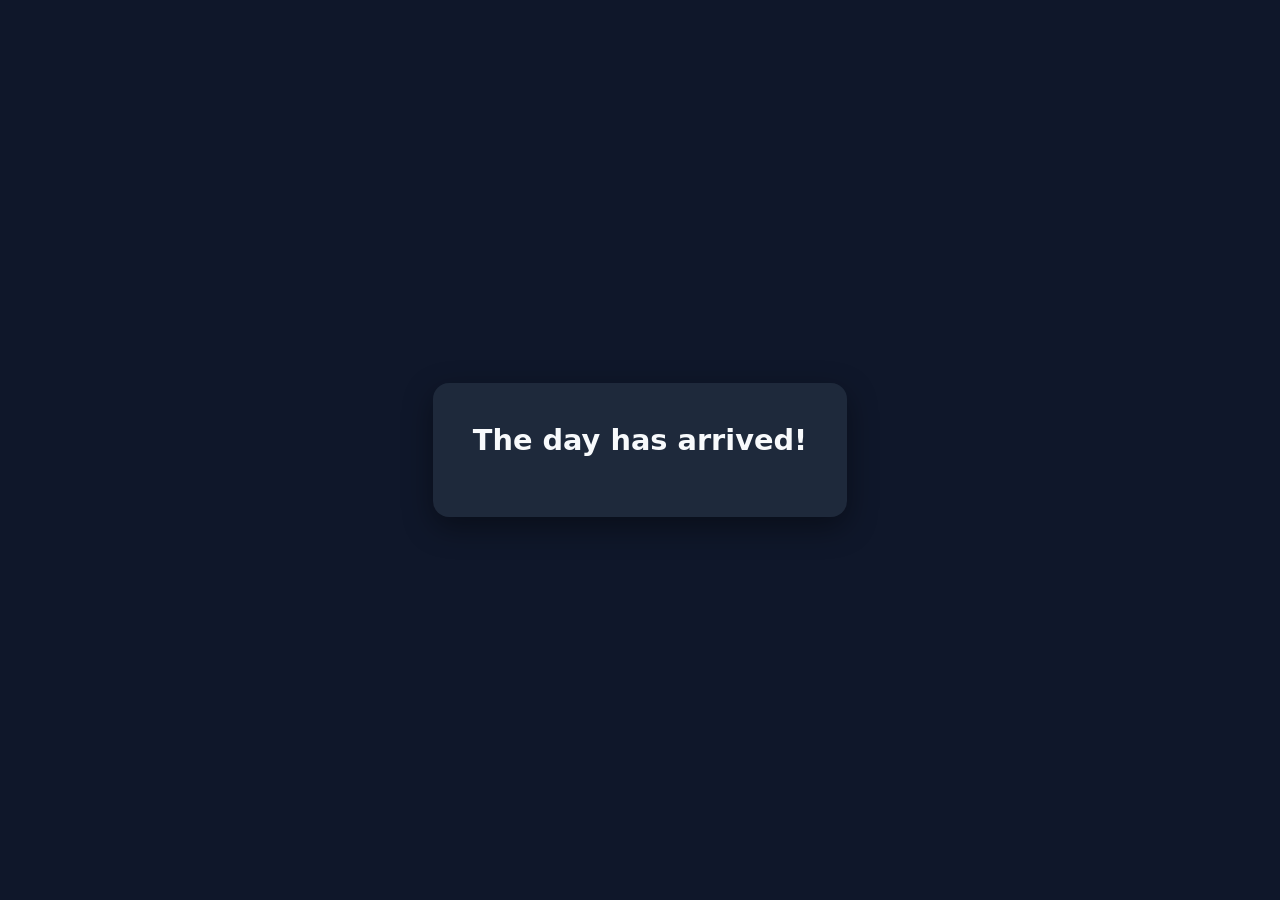
==== index.html @ eb0233a6 "Update index.html" ====
<!DOCTYPE html>
<html lang="en">
<head>
  <meta charset="UTF-8">
  <meta name="viewport" content="width=device-width, initial-scale=1.0">
  <link rel="stylesheet" href="styles.css">
  <title>Count Down</title>
</head>
<body>

<!-- <style>
    body { 
      font-family: system-ui, sans-serif; 
      display: flex; 
      justify-content: center; 
      align-items: center; 
      min-height: 100vh; 
      background: #0f172a; 
      color: white; 
      margin: 0; 
    }
    .container { 
      text-align: center; 
      background: #1e293b; 
      padding: 2.5rem; 
      border-radius: 16px; 
      box-shadow: 0 10px 30px rgba(0,0,0,0.4); 
      margin: 0;
    }

    h1 { 
      margin-top: 0; 
      font-size: 1.8rem; 
      color: #f8fafc; 
    }
    .date-display { 
      color: #94a3b8; 
      font-size: 0.95rem; 
      margin-bottom: 1.5rem; 
    }
    .timer { 
      display: flex; 
      gap: 1rem; 
      justify-content: center; 
    }

    .box { 
      background: #334155; 
      padding: 1.25rem 1rem; 
      border-radius: 12px; 
      min-width: 80px; 
    }
    .number { 
      font-size: 2.75rem; 
      font-weight: 700; 
      color: #38bdf8; 
      font-variant-numeric: tabular-nums; 
    }

    .label { 
      font-size: 0.75rem; 
      text-transform: uppercase; 
      letter-spacing: 0.05em; 
      color: #cbd5e1; 
      margin-top: 0.25rem; 
    }
    @media screen and (max-width: 768px) {
      .timer {
        display: grid;
        grid-template-columns: 1fr 1fr;
      }
    }

  </style> -->
</head>
<body>

  <div class="container">
    <h1>Countdown to Event</h1>
    <div class="date-display">Target Date: October 18th, 2026</div>
    <div class="timer">
      <div class="box"><div id="days" class="number">00</div><div class="label">Days</div></div>
      <div class="box"><div id="hours" class="number">00</div><div class="label">Hours</div></div>
      <div class="box"><div id="minutes" class="number">00</div><div class="label">Minutes</div></div>
      <div class="box"><div id="seconds" class="number">00</div><div class="label">Seconds</div></div>
    </div>
    <br>
    <div> To my dear wife, Ben: I built this website to count down the time until you arrive in Australia. I can’t wait to spend the rest of my life with you</div>
  </div>

  <script>
    const targetDate = new Date("October 18, 2026 00:00:00").getTime();
    function updateCountdown() {
      const now = new Date().getTime();
      const difference = targetDate - now;
     
      if (difference <= 0) {
        document.querySelector(".container").innerHTML = "<h1>The day has arrived!</h1>";
        clearInterval(timerInterval);
        return;
      }
      // Convert milliseconds to days, hours, minutes, seconds
      const days = Math.floor(difference / (1000 * 60 * 60 * 24));
      const hours = Math.floor((difference % (1000 * 60 * 60 * 24)) / (1000 * 60 * 60));
      const minutes = Math.floor((difference % (1000 * 60 * 60)) / (1000 * 60));
      const seconds = Math.floor((difference % (1000 * 60)) / 1000);


      document.getElementById("days").innerText = String(days).padStart(2, '0');
      document.getElementById("hours").innerText = String(hours).padStart(2, '0');
      document.getElementById("minutes").innerText = String(minutes).padStart(2, '0');
      document.getElementById("seconds").innerText = String(seconds).padStart(2, '0');
    }

    updateCountdown();
    const timerInterval = setInterval(updateCountdown, 1000);
  </script>

  </script>

</body>
</html>
---- styles.css ----
body { 
      font-family: system-ui, sans-serif; 
      display: flex; 
      justify-content: center; 
      align-items: center; 
      min-height: 100vh; 
      background: #0f172a; 
      color: white; 
      margin: 0; 
    }
    .container { 
      text-align: center; 
      background: #1e293b; 
      padding: 2.5rem; 
      border-radius: 16px; 
      box-shadow: 0 10px 30px rgba(0,0,0,0.4); 
      margin: 0;
    }

    h1 { 
      margin-top: 0; 
      font-size: 1.8rem; 
      color: #f8fafc; 
    }
    .date-display { 
      color: #94a3b8; 
      font-size: 0.95rem; 
      margin-bottom: 1.5rem; 
    }
    .timer { 
      display: flex; 
      gap: 1rem; 
      justify-content: center; 
    }

    .box { 
      background: #334155; 
      padding: 1.25rem 1rem; 
      border-radius: 12px; 
      min-width: 80px; 
    }
    .number { 
      font-size: 2.75rem; 
      font-weight: 700; 
      color: #38bdf8; 
      font-variant-numeric: tabular-nums; 
    }

    .label { 
      font-size: 0.75rem; 
      text-transform: uppercase; 
      letter-spacing: 0.05em; 
      color: #cbd5e1; 
      margin-top: 0.25rem; 
    }
    @media screen and (max-width: 768px) {
      .timer {
        display: grid;
        grid-template-columns: 1fr 1fr;
      }
    }
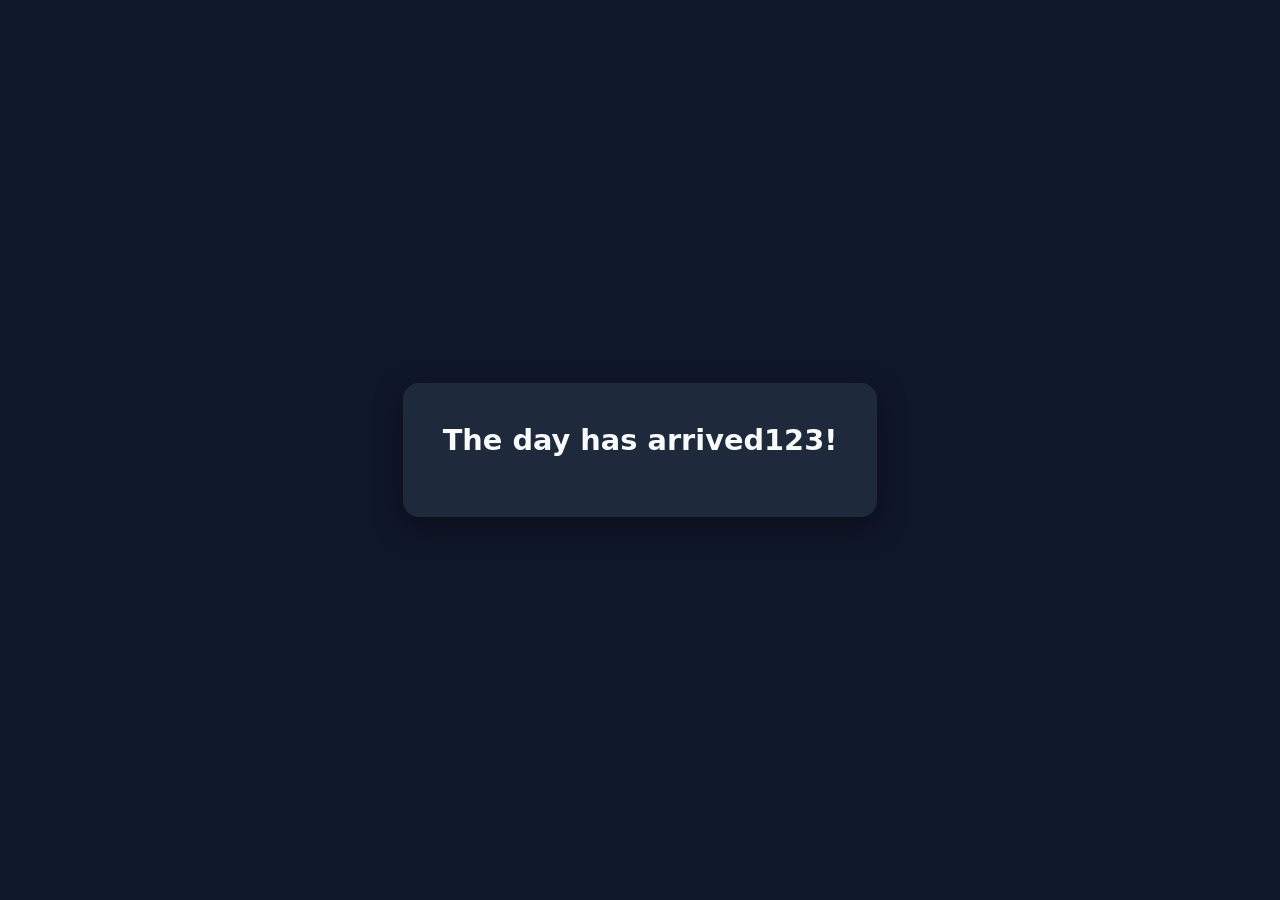
==== commit 1675ff2a: "Update index.html" ====
--- a/index.html
+++ b/index.html
@@ -7,77 +7,12 @@
   <title>Count Down</title>
 </head>
 <body>
-
-<!-- <style>
-    body { 
-      font-family: system-ui, sans-serif; 
-      display: flex; 
-      justify-content: center; 
-      align-items: center; 
-      min-height: 100vh; 
-      background: #0f172a; 
-      color: white; 
-      margin: 0; 
-    }
-    .container { 
-      text-align: center; 
-      background: #1e293b; 
-      padding: 2.5rem; 
-      border-radius: 16px; 
-      box-shadow: 0 10px 30px rgba(0,0,0,0.4); 
-      margin: 0;
-    }
-
-    h1 { 
-      margin-top: 0; 
-      font-size: 1.8rem; 
-      color: #f8fafc; 
-    }
-    .date-display { 
-      color: #94a3b8; 
-      font-size: 0.95rem; 
-      margin-bottom: 1.5rem; 
-    }
-    .timer { 
-      display: flex; 
-      gap: 1rem; 
-      justify-content: center; 
-    }
-
-    .box { 
-      background: #334155; 
-      padding: 1.25rem 1rem; 
-      border-radius: 12px; 
-      min-width: 80px; 
-    }
-    .number { 
-      font-size: 2.75rem; 
-      font-weight: 700; 
-      color: #38bdf8; 
-      font-variant-numeric: tabular-nums; 
-    }
-
-    .label { 
-      font-size: 0.75rem; 
-      text-transform: uppercase; 
-      letter-spacing: 0.05em; 
-      color: #cbd5e1; 
-      margin-top: 0.25rem; 
-    }
-    @media screen and (max-width: 768px) {
-      .timer {
-        display: grid;
-        grid-template-columns: 1fr 1fr;
-      }
-    }
-
-  </style> -->
 </head>
 <body>
 
   <div class="container">
     <h1>Countdown to Event</h1>
-    <div class="date-display">Target Date: October 18th, 2026</div>
+    <div class="date-display">Target Date: February 22nd, 2027 - 11am Brisbane Time</div>
     <div class="timer">
       <div class="box"><div id="days" class="number">00</div><div class="label">Days</div></div>
       <div class="box"><div id="hours" class="number">00</div><div class="label">Hours</div></div>
@@ -85,17 +20,17 @@
       <div class="box"><div id="seconds" class="number">00</div><div class="label">Seconds</div></div>
     </div>
     <br>
-    <div> To my dear wife, Ben: I built this website to count down the time until you arrive in Australia. I can’t wait to spend the rest of my life with you</div>
+      <p>❤️❤️❤️<br>To my dear wife, Ben<br> I built this website to count down the time until you arrive in Australia. <br>I can’t wait to spend the rest of my life with you</p></div>
   </div>
 
   <script>
-    const targetDate = new Date("October 18, 2026 00:00:00").getTime();
+    const targetDate = new Date("February 22, 2026 11:00:00").getTime();
     function updateCountdown() {
       const now = new Date().getTime();
       const difference = targetDate - now;
      
       if (difference <= 0) {
-        document.querySelector(".container").innerHTML = "<h1>The day has arrived!</h1>";
+        document.querySelector(".container").innerHTML = "<h1>The day has arrived123!</h1>";
         clearInterval(timerInterval);
         return;
       }
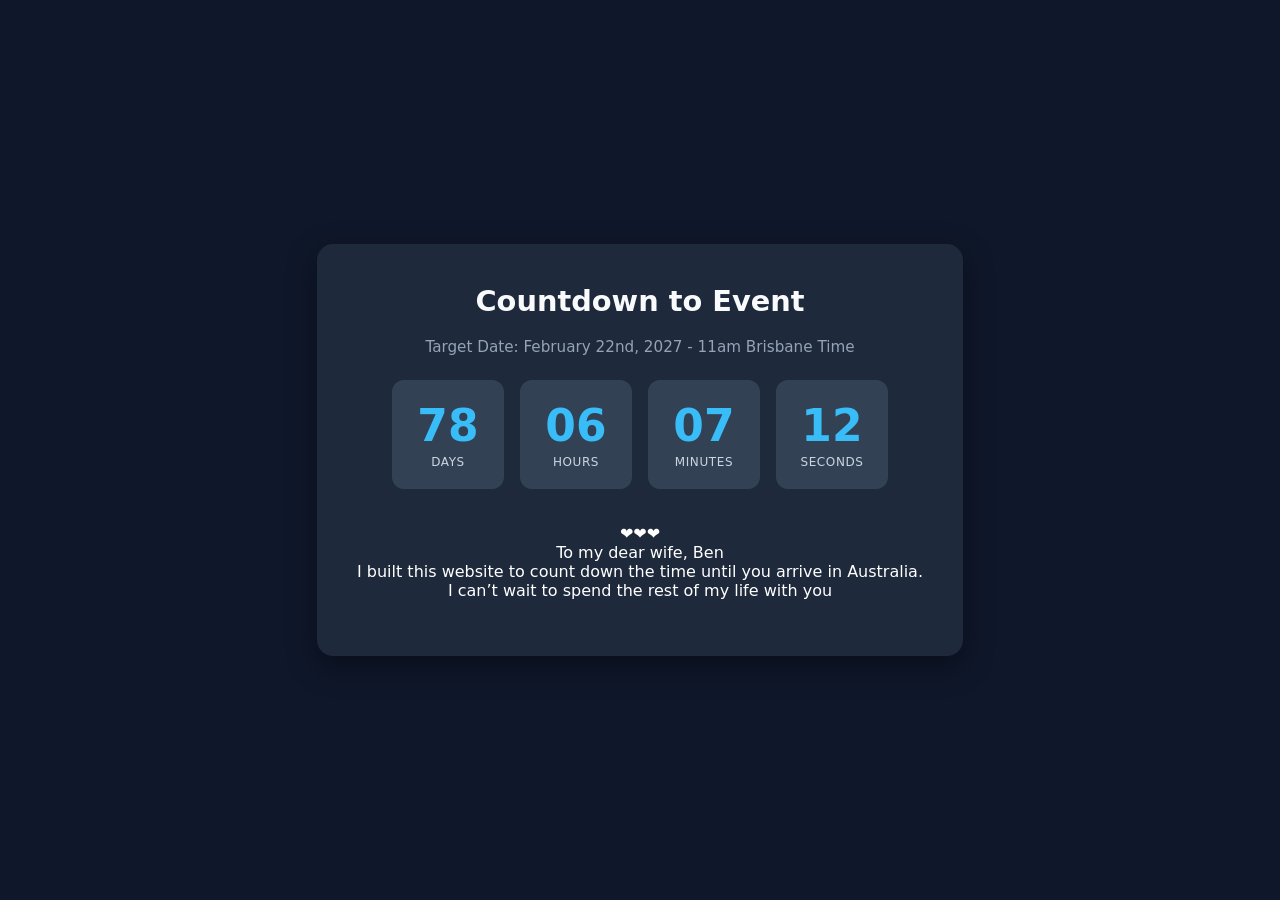
==== commit 541b05d2: "Update index.html" ====
--- a/index.html
+++ b/index.html
@@ -24,13 +24,13 @@
   </div>
 
   <script>
-    const targetDate = new Date("February 22, 2026 11:00:00").getTime();
+    const targetDate = new Date("February 22, 2027 11:00:00").getTime();
     function updateCountdown() {
       const now = new Date().getTime();
       const difference = targetDate - now;
      
       if (difference <= 0) {
-        document.querySelector(".container").innerHTML = "<h1>The day has arrived123!</h1>";
+        document.querySelector(".container").innerHTML = "<h1>The day has arrived!</h1>";
         clearInterval(timerInterval);
         return;
       }
